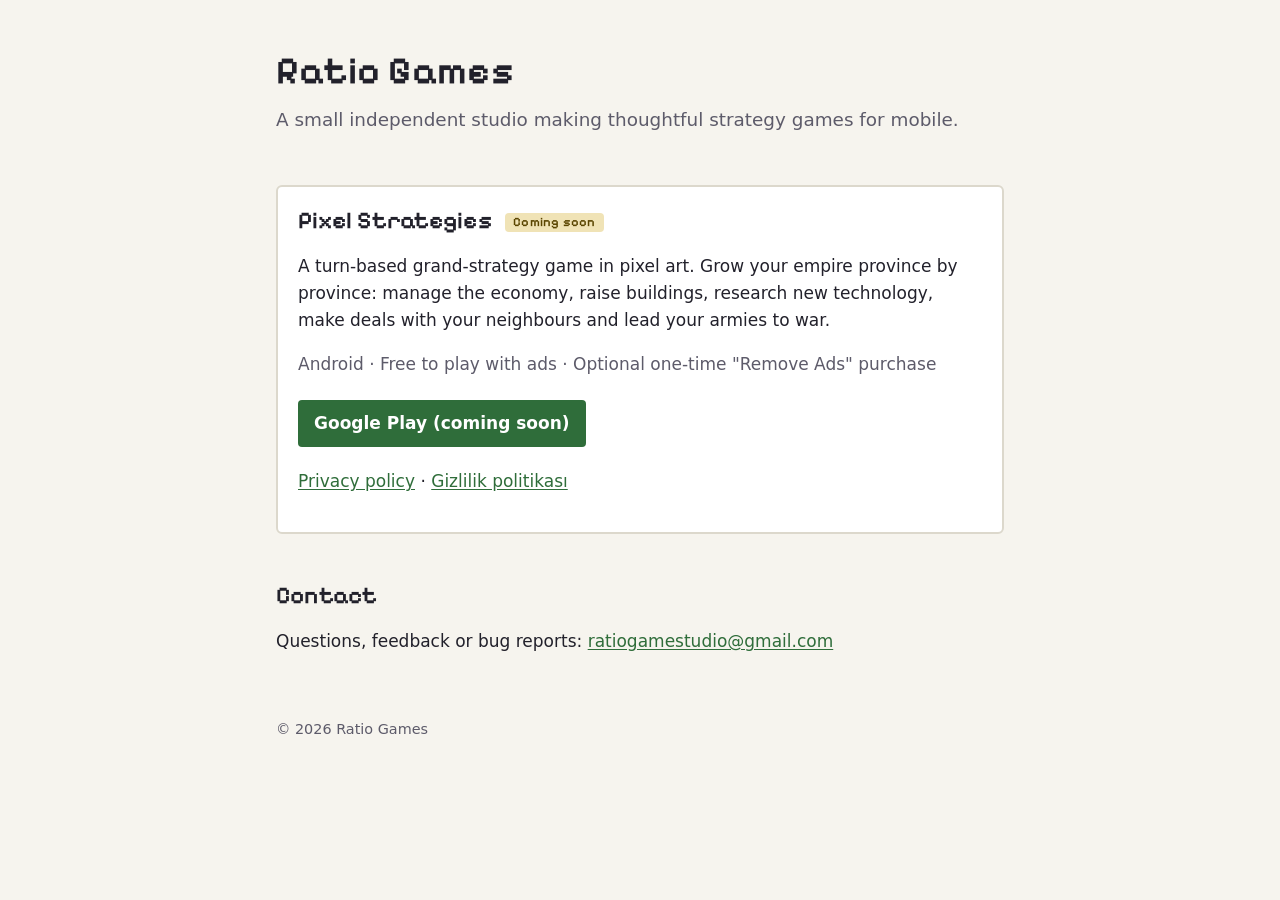
==== index.html @ 2bd6244f "Ratio Games site: landing page, Pixel Strategies privacy policy (EN/TR), app-ads.txt placeholder Co-" ====
<!doctype html>
<html lang="en">
<head>
<meta charset="utf-8">
<meta name="viewport" content="width=device-width, initial-scale=1">
<title>Ratio Games</title>
<meta name="description" content="Ratio Games is a small independent studio making strategy games for mobile.">
<meta name="color-scheme" content="light dark">
<link rel="preconnect" href="https://fonts.googleapis.com">
<link rel="preconnect" href="https://fonts.gstatic.com" crossorigin>
<link rel="stylesheet" href="https://fonts.googleapis.com/css2?family=Pixelify+Sans:wght@500;600&display=swap">
<link rel="stylesheet" href="style.css">
</head>
<body>
<header>
  <h1>Ratio Games</h1>
  <p class="lead">A small independent studio making thoughtful strategy games for mobile.</p>
</header>

<main>
  <section class="card">
    <h2>Pixel Strategies <span class="badge">Coming soon</span></h2>
    <p>A turn-based grand-strategy game in pixel art. Grow your empire province by province: manage the economy,
      raise buildings, research new technology, make deals with your neighbours and lead your armies to war.</p>
    <p class="muted">Android &middot; Free to play with ads &middot; Optional one-time "Remove Ads" purchase</p>
    <p>
      <a class="button" href="https://play.google.com/store/apps/details?id=com.ratiogames.pixelstrategies">Google Play (coming soon)</a>
    </p>
    <ul class="links">
      <li><a href="pixel-strategies/privacy.html">Privacy policy</a> &middot; <a href="pixel-strategies/privacy-tr.html" hreflang="tr" lang="tr">Gizlilik politikası</a></li>
    </ul>
  </section>

  <h2>Contact</h2>
  <p>Questions, feedback or bug reports: <a href="mailto:ratiogamestudio@gmail.com">ratiogamestudio@gmail.com</a></p>
</main>

<footer>
  <p>&copy; 2026 Ratio Games</p>
</footer>
</body>
</html>
---- style.css ----
:root {
  --bg: #f6f4ee;
  --surface: #ffffff;
  --text: #22212b;
  --muted: #5d5b6a;
  --accent: #2f6d3a;
  --accent-text: #ffffff;
  --border: #dcd8cc;
  --badge: #f0e3b6;
  --badge-text: #5a4500;
}
@media (prefers-color-scheme: dark) {
  :root {
    --bg: #17161d;
    --surface: #211f29;
    --text: #ece9f2;
    --muted: #a7a3b5;
    --accent: #7fcf8c;
    --accent-text: #10210f;
    --border: #35323f;
    --badge: #4a3d12;
    --badge-text: #f5dc8a;
  }
}
* { box-sizing: border-box; }
html { -webkit-text-size-adjust: 100%; }
body {
  margin: 0;
  background: var(--bg);
  color: var(--text);
  font: 17px/1.6 system-ui, -apple-system, "Segoe UI", Roboto, "Helvetica Neue", Arial, sans-serif;
}
main, header, footer { max-width: 760px; margin: 0 auto; padding: 0 16px; }
header { padding-top: 40px; padding-bottom: 8px; }
footer { padding-top: 32px; padding-bottom: 40px; color: var(--muted); font-size: 0.9rem; }
h1, h2, h3, .brand {
  font-family: "Pixelify Sans", system-ui, sans-serif;
  font-weight: 600;
  line-height: 1.2;
  letter-spacing: 0.01em;
}
h1 { font-size: 2.4rem; margin: 0.2em 0 0.3em; }
h2 { font-size: 1.5rem; margin: 2em 0 0.5em; }
h3 { font-size: 1.15rem; margin: 1.5em 0 0.4em; }
.brand { font-size: 1.2rem; color: var(--text); text-decoration: none; }
a { color: var(--accent); text-underline-offset: 2px; }
.lead { font-size: 1.15rem; color: var(--muted); margin-top: 0; }
.muted { color: var(--muted); }
.card {
  background: var(--surface);
  border: 2px solid var(--border);
  border-radius: 6px;
  padding: 20px;
  margin: 24px 0;
}
.card h2 { margin-top: 0; }
.badge {
  display: inline-block;
  font-size: 0.8rem;
  font-weight: 600;
  background: var(--badge);
  color: var(--badge-text);
  border-radius: 4px;
  padding: 2px 8px;
  vertical-align: middle;
  margin-left: 8px;
}
.button {
  display: inline-block;
  background: var(--accent);
  color: var(--accent-text);
  text-decoration: none;
  font-weight: 600;
  padding: 10px 16px;
  border-radius: 4px;
  margin: 4px 8px 4px 0;
}
.links { list-style: none; padding: 0; }
.links li { margin: 6px 0; }
.lang { float: right; font-size: 0.95rem; }
nav.toc { background: var(--surface); border: 2px solid var(--border); border-radius: 6px; padding: 8px 20px; }
nav.toc ol { padding-left: 1.2em; }
table { border-collapse: collapse; width: 100%; font-size: 0.95rem; display: block; overflow-x: auto; }
th, td { border: 1px solid var(--border); padding: 8px 10px; text-align: left; vertical-align: top; }
th { background: var(--surface); }
code { font-size: 0.92em; }
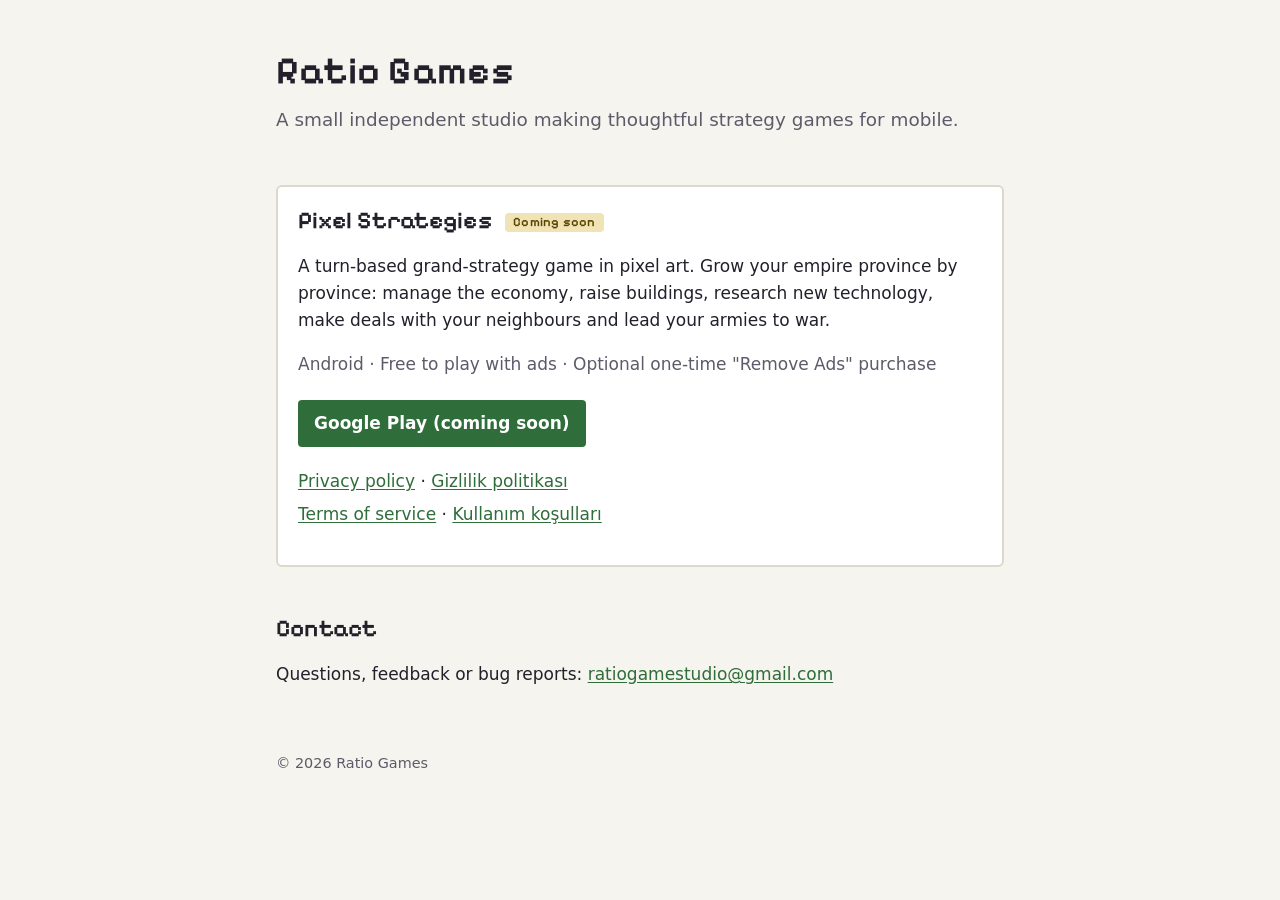
==== commit b2c950b2: "Add Pixel Strategies terms of service (EN + TR)" ====
--- a/index.html
+++ b/index.html
@@ -28,6 +28,7 @@
     </p>
     <ul class="links">
       <li><a href="pixel-strategies/privacy.html">Privacy policy</a> &middot; <a href="pixel-strategies/privacy-tr.html" hreflang="tr" lang="tr">Gizlilik politikası</a></li>
+      <li><a href="pixel-strategies/terms.html">Terms of service</a> &middot; <a href="pixel-strategies/terms-tr.html" hreflang="tr" lang="tr">Kullanım koşulları</a></li>
     </ul>
   </section>
 
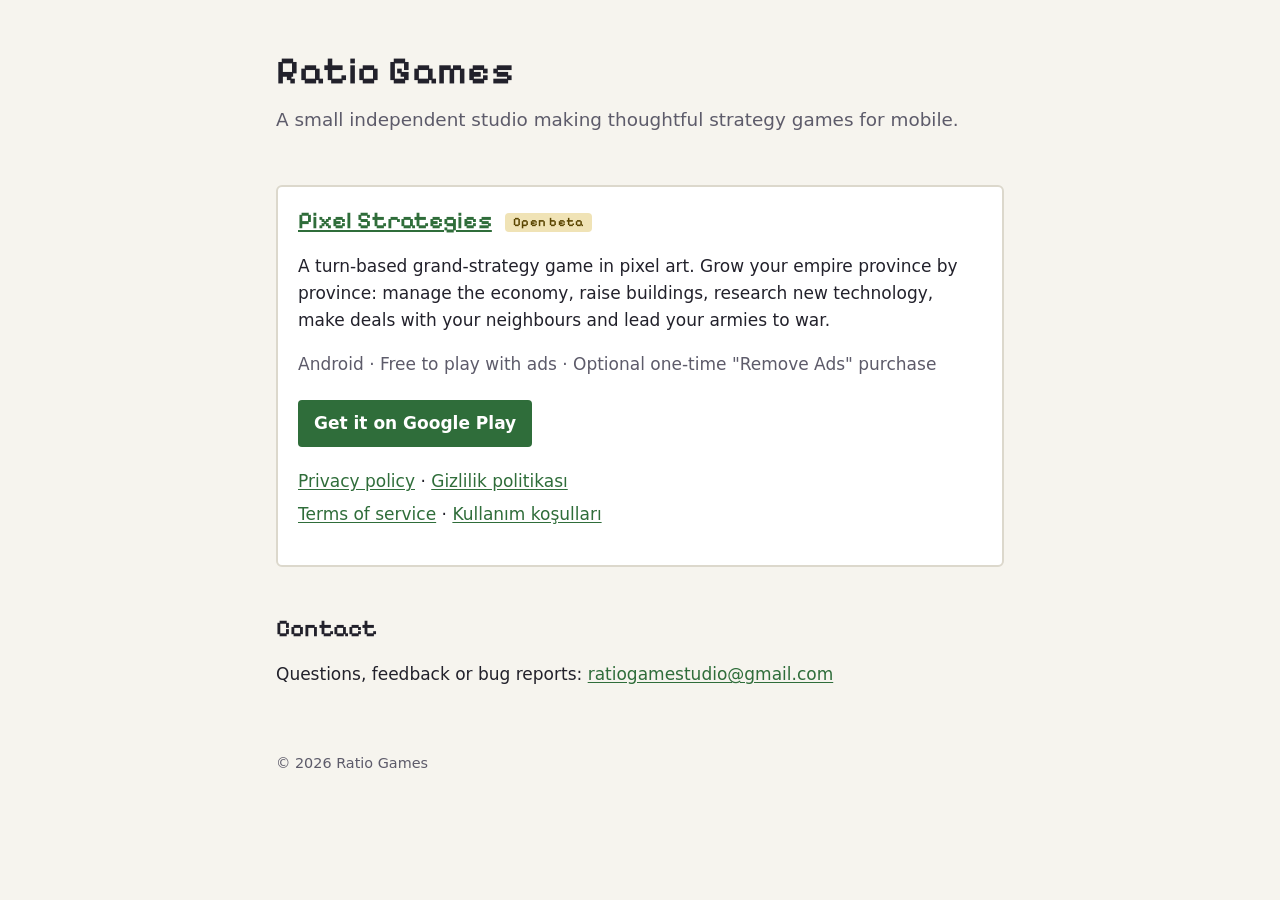
==== commit b9f94a6b: "Pixel Strategies landing page (open beta): Play button that works from in-app browsers Co-Authored-B" ====
--- a/index.html
+++ b/index.html
@@ -19,12 +19,12 @@
 
 <main>
   <section class="card">
-    <h2>Pixel Strategies <span class="badge">Coming soon</span></h2>
+    <h2><a href="pixel-strategies/">Pixel Strategies</a> <span class="badge">Open beta</span></h2>
     <p>A turn-based grand-strategy game in pixel art. Grow your empire province by province: manage the economy,
       raise buildings, research new technology, make deals with your neighbours and lead your armies to war.</p>
     <p class="muted">Android &middot; Free to play with ads &middot; Optional one-time "Remove Ads" purchase</p>
     <p>
-      <a class="button" href="https://play.google.com/store/apps/details?id=com.ratiogames.pixelstrategies">Google Play (coming soon)</a>
+      <a class="button" href="pixel-strategies/">Get it on Google Play</a>
     </p>
     <ul class="links">
       <li><a href="pixel-strategies/privacy.html">Privacy policy</a> &middot; <a href="pixel-strategies/privacy-tr.html" hreflang="tr" lang="tr">Gizlilik politikası</a></li>
